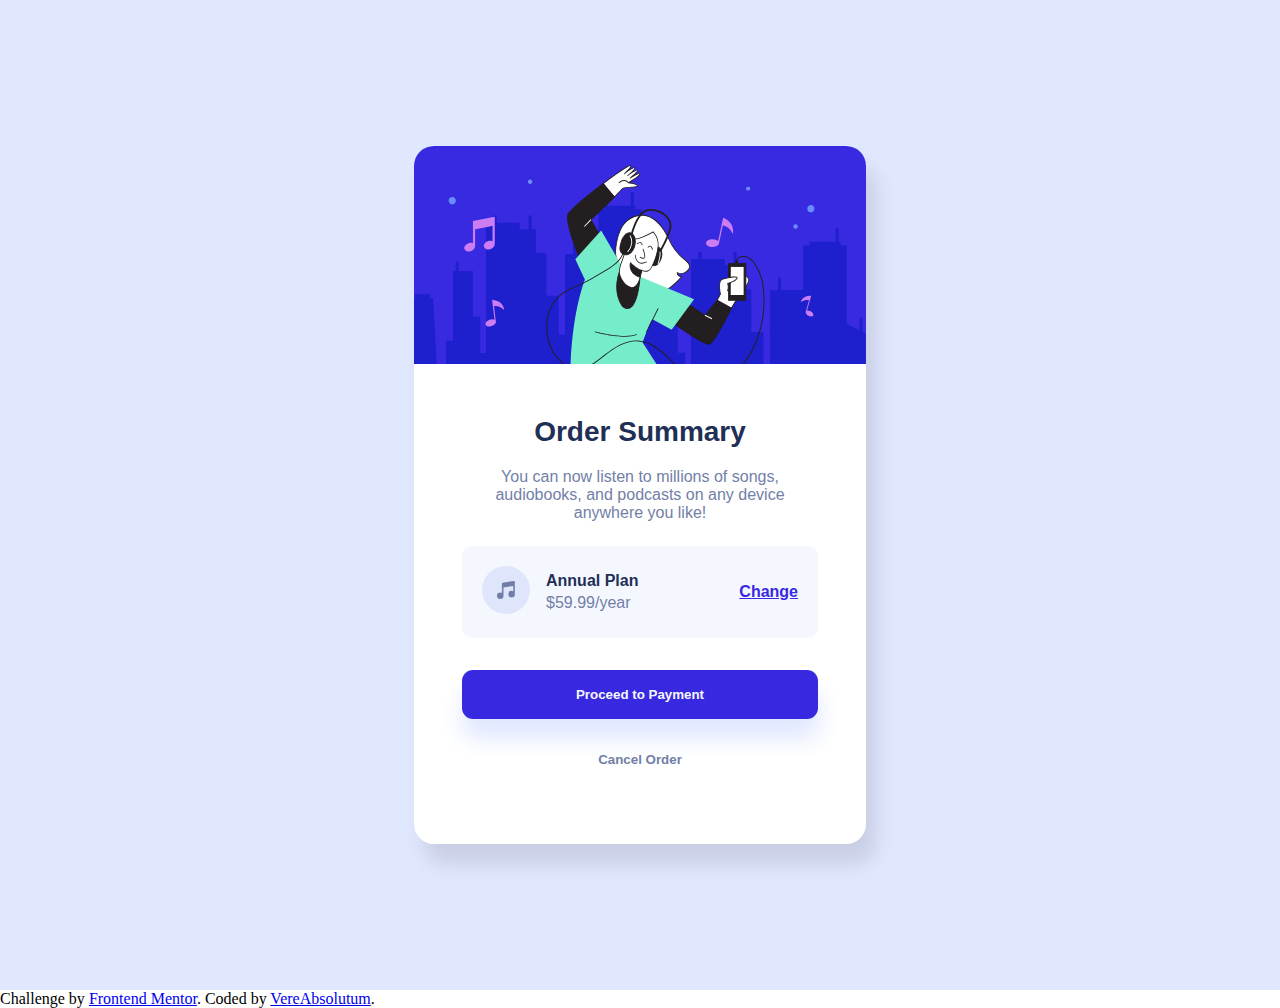
==== frontend-mentor-order-summary-component-main/index.html @ 613d0116 "Frontend-Mentor v1" ====
<!DOCTYPE html>
<html lang="en">
  <head>
    <meta charset="UTF-8" />
    <meta name="viewport" content="width=device-width, initial-scale=1.0" />
    <!-- displays site properly based on user's device -->

    <link
      rel="icon"
      type="image/png"
      sizes="32x32"
      href="./images/favicon-32x32.png"
    />

    <!-- title -->
    <title>Frontend Mentor | Order summary card</title>

    <!-- stylesheet -->
    <link href="styles.css" rel="stylesheet" />
  </head>
  <body>
    <section class="hero hero-expand-sm">
      <div class="card">
        <!-- card header  -->
        <div class="card__header">
          <img
            src="./images/illustration-hero.svg"
            alt=""
            class="card__header-img"
          />
        </div>

        <!-- card body -->
        <div class="card__body">
          <!-- title & description -->
          <h2 class="card__title">Order Summary</h2>
          <p class="card__description">
            You can now listen to millions of songs, audiobooks, and podcasts on
            any device anywhere you like!
          </p>

          <!-- plan -->
          <div class="card__plan">
            <!-- plan img -->
            <div class="card__plan-img">
              <img
                src="./images/icon-music.svg"
                alt=""
                class="card__plan-img-icon"
              />
            </div>

            <!-- plan description -->
            <div class="card__plan-description">
              <div>
                <p class="card__plan-title">Annual Plan</p>
                <p class="card__plan-value">$59.99/year</p>
              </div>

              <!-- plan button -->
              <a href="" class="card__button-change">Change</a>
            </div>
          </div>

          <!-- card buttons -->
          <button class="card__button-proceed">Proceed to Payment</button>
          <button class="card__button-cancel">Cancel Order</button>
        </div>
      </div>
    </section>

    <div class="attribution">
      Challenge by
      <a href="https://www.frontendmentor.io?ref=challenge" target="_blank"
        >Frontend Mentor</a
      >. Coded by <a href="#">VereAbsolutum</a>.
    </div>
  </body>
</html>
---- frontend-mentor-order-summary-component-main/styles.css ----
/**
 * @author [VereAbsolutum]
 * @email [sergiopile3@gmail.com]
 * @create date 2021-09-12 01:06:57
 * @modify date 2021-09-12 01:06:57
 * @desc [description]
 */
/** RESET & GLOBAL*/
/** Base Module */
:root {
  /** DIMENSIONS*/
  /** Mobile*/
  --width: 330px;
  --height: 567px;
  /** Expand */
  --width-expand: 452px;
  --height-expand: 698px;
  /** TYPOGRAPHY */
  /** Font */
  --font-family: "Red Hat Display", sans-serif;
  --font-body: 1rem;
  --font-title: 1.25rem;
  --font-title-expand: 1.75rem;
  --font-black: 900;
  --font-bold: 700;
  --font-medium: 500;
  /** Margins */
  --m-bottom-1: 0.25rem;
  --m-bottom-2: 0.5rem;
  --m-bottom-3: 0.75rem;
  --m-bottom-4: 1rem;
  /** COLORS */
  --pale-blue: rgb(224, 232, 255);
  --bright-blue: hsl(245, 75%, 52%);
  --very-pale-blue: hsl(225, 100%, 98%);
  --desaturated-blue: hsl(224, 23%, 55%);
  --dark-blue: hsl(223, 47%, 23%);
  /***/
  --surface: #ffffff;
  --primary: var(--bright-blue);
  --secondary: var(--very-pale-blue);
  --on-primary: var(--very-pale-blue);
  --on-secondary: var(--desaturated-blue);
  --on-surface: var(--desaturated-blue);
  --hover: var(--desaturated-blue);
  --shadow: var(--pale-blue);
  --title: var(--dark-blue);
}

body {
  font-size: 1rem;
  margin: 0;
}

/** End Base Module */
/** COMPONENTS*/
/** Hero Module */
.hero {
  display: -webkit-box;
  display: -ms-flexbox;
  display: flex;
  -webkit-box-pack: center;
      -ms-flex-pack: center;
          justify-content: center;
  -webkit-box-align: center;
      -ms-flex-align: center;
          align-items: center;
  background: url("/dist/assets/pattern-background-mobile.svg") no-repeat var(--shadow) top;
  width: 100%;
  height: 110vh;
}

@media (min-width: 375px) {
  .hero-expand-sm {
    background: url("/dist/assets/pattern-background-desktop.svg") no-repeat var(--shadow) left -65%;
  }
}

/** End Hero Module */
/** Card Module */
.card {
  width: var(--width);
  height: var(--height);
  -webkit-box-sizing: border-box;
          box-sizing: border-box;
  background-color: var(--surface);
  border-radius: 20px;
  position: relative;
  color: var(--on-surface);
  font-size: 1rem;
  font-family: var(--font-family);
  -webkit-box-shadow: 10px 20px 20px #c9cee4;
          box-shadow: 10px 20px 20px #c9cee4;
}

.card__header {
  margin-bottom: calc(var(--m-bottom-3) * 3);
  height: 160px;
  width: 100%;
  overflow: hidden;
}

.card__header-img {
  display: inline-block;
  width: 100%;
  -o-object-fit: cover;
     object-fit: cover;
  border-start-end-radius: 20px;
  border-start-start-radius: 20px;
}

.card__body {
  padding-inline: 22.5px;
}

.card__description, .card__title {
  text-align: center;
}

.card__title, .card__plan-title {
  color: var(--title);
}

.card__plan-title, .card__plan-value {
  margin: 0;
}

.card__description, .card__plan-value {
  color: var(--on-surface);
}

.card__title, .card__button-proceed, .card__button-cancel, .card__button-change, .card__plan-title {
  font-weight: var(--font-black);
}

.card__title {
  margin-bottom: calc(var(--m-bottom-1) * 5);
  font-size: var(--font-title);
}

.card__description {
  margin-bottom: calc(var(--m-bottom-3) * 2);
  padding-inline: 1rem;
}

.card__plan, .card__button-proceed {
  border-radius: 11px;
}

.card__plan {
  display: -webkit-box;
  display: -ms-flexbox;
  display: flex;
  -webkit-box-align: center;
      -ms-flex-align: center;
          align-items: center;
  margin-bottom: calc(var(--m-bottom-3) * 2);
  background-color: var(--secondary);
  padding: 1rem;
}

.card__plan-img {
  padding-right: 1rem;
}

.card__plan-description {
  display: -webkit-box;
  display: -ms-flexbox;
  display: flex;
  -webkit-box-pack: justify;
      -ms-flex-pack: justify;
          justify-content: space-between;
  -webkit-box-align: center;
      -ms-flex-align: center;
          align-items: center;
  width: 100%;
}

.card__plan-title {
  margin-bottom: var(--m-bottom-1);
}

.card__plan-value {
  margin-top: 0;
}

.card__button-change {
  color: var(--primary);
}

.card__button-change:hover {
  color: var(--hover);
  text-decoration: none;
}

.card__button-proceed, .card__button-cancel {
  text-align: center;
  display: block;
  width: 100%;
  cursor: pointer;
}

.card__button-proceed {
  margin-bottom: calc(var(--m-bottom-3) * 2);
  background-color: var(--primary);
  color: var(--on-primary);
  padding-block: 17px;
  border: none;
  -webkit-box-shadow: 1px 20px 23px var(--shadow);
          box-shadow: 1px 20px 23px var(--shadow);
}

.card__button-proceed:hover {
  background-color: var(--hover);
}

.card__button-cancel {
  border: none;
  background-color: transparent;
  color: inherit;
}

.card__button-cancel:hover {
  color: var(--title);
}

/** Expand Mode*/
@media (min-width: 375px) {
  .hero-expand-sm .card {
    width: var(--width-expand);
    height: var(--height-expand);
  }
  .hero-expand-sm .card__body {
    padding-inline: 3rem;
  }
  .hero-expand-sm .card__plan, .hero-expand-sm .card__button-proceed {
    margin-bottom: calc(var(--m-bottom-4) * 2);
  }
  .hero-expand-sm .card__plan {
    padding: 1.25rem;
  }
  .hero-expand-sm .card__title {
    font-size: var(--font-title-expand);
    margin-bottom: calc(var(--m-bottom-1) * 5);
  }
  .hero-expand-sm .card__header {
    margin-bottom: calc(var(--m-bottom-2) * 6.5);
    height: 218px;
  }
}

/** End Card Module */
/*# sourceMappingURL=styles.css.map */
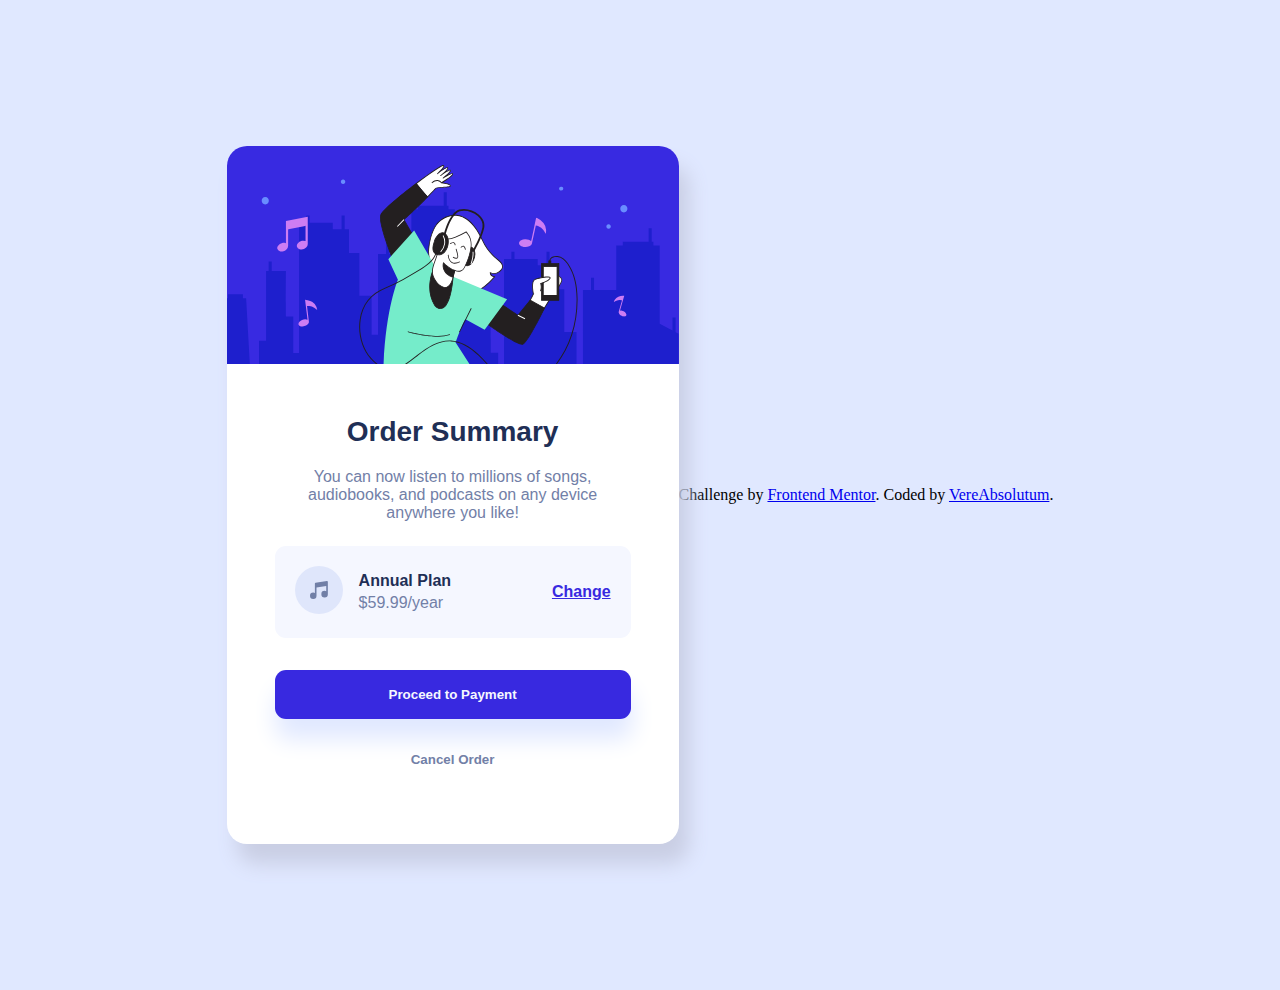
==== commit 911a9ebf: "Update index.html" ====
--- a/frontend-mentor-order-summary-component-main/index.html
+++ b/frontend-mentor-order-summary-component-main/index.html
@@ -19,7 +19,8 @@
     <link href="styles.css" rel="stylesheet" />
   </head>
   <body>
-    <section class="hero hero-expand-sm">
+    
+    <div class="main hero hero-expand-sm">
       <div class="card">
         <!-- card header  -->
         <div class="card__header">
@@ -67,13 +68,14 @@
           <button class="card__button-cancel">Cancel Order</button>
         </div>
       </div>
-    </section>
-
-    <div class="attribution">
+      <div class="attribution">
       Challenge by
       <a href="https://www.frontendmentor.io?ref=challenge" target="_blank"
         >Frontend Mentor</a
       >. Coded by <a href="#">VereAbsolutum</a>.
     </div>
+    </div>
+
+    
   </body>
 </html>
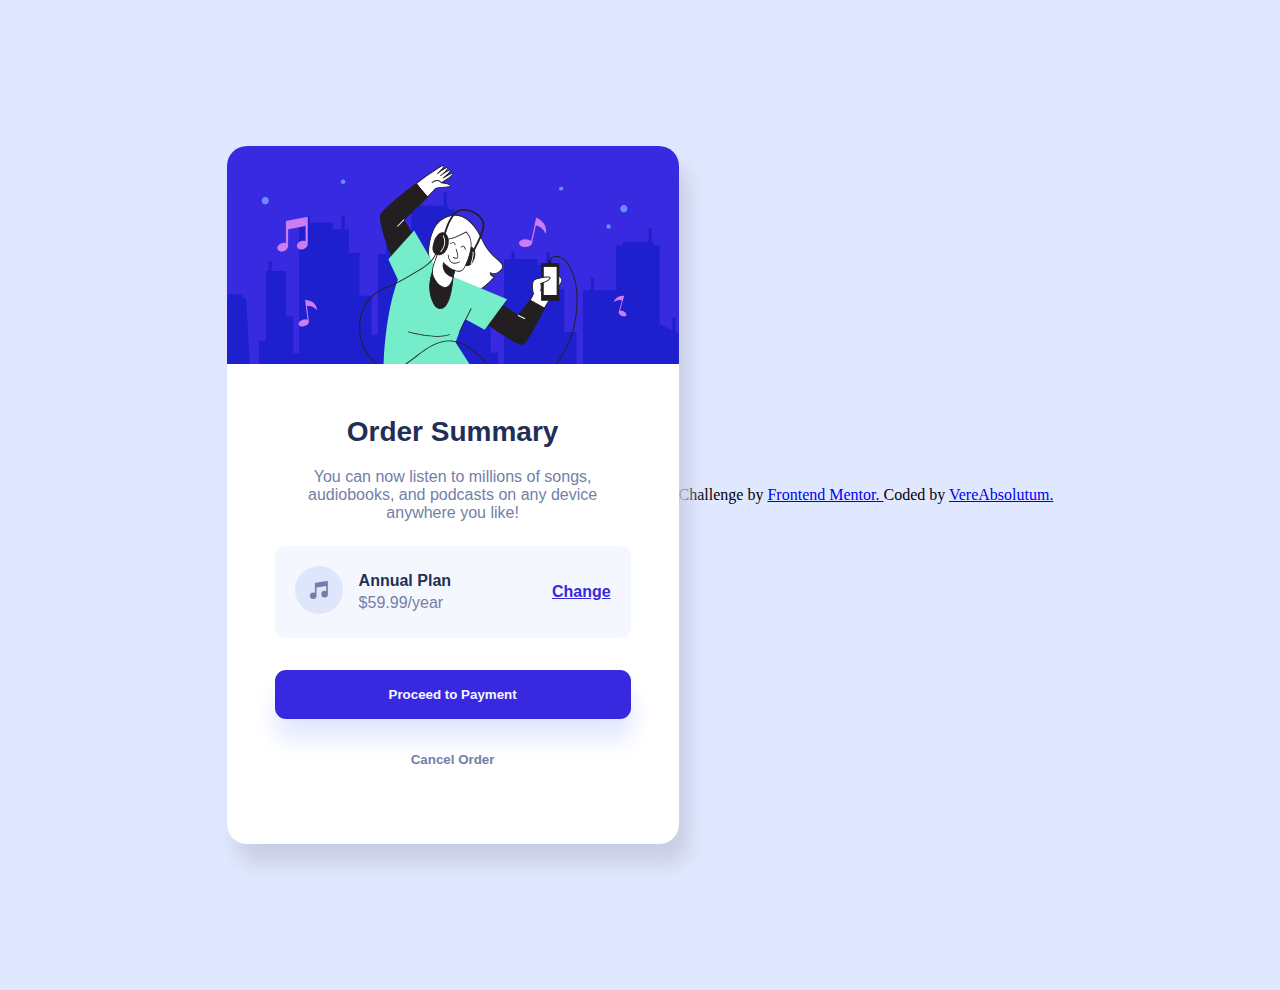
==== commit 0944e070: "Update index.html" ====
--- a/frontend-mentor-order-summary-component-main/index.html
+++ b/frontend-mentor-order-summary-component-main/index.html
@@ -20,61 +20,65 @@
   </head>
   <body>
     
-    <div class="main hero hero-expand-sm">
-      <div class="card">
-        <!-- card header  -->
-        <div class="card__header">
-          <img
-            src="./images/illustration-hero.svg"
-            alt=""
-            class="card__header-img"
-          />
+<main class="main">
+      <section class="hero hero-expand-sm">
+        <div class="card">
+          <!-- card header  -->
+          <div class="card__header">
+            <img
+              src="./images/illustration-hero.svg"
+              alt=""
+              class="card__header-img"
+            />
+          </div>
+
+          <!-- card body -->
+          <div class="card__body">
+            <!-- title & description -->
+            <h2 class="card__title">Order Summary</h2>
+            <p class="card__description">
+              You can now listen to millions of songs, audiobooks, and podcasts
+              on any device anywhere you like!
+            </p>
+
+            <!-- plan -->
+            <div class="card__plan">
+              <!-- plan img -->
+              <div class="card__plan-img">
+                <img
+                  src="./images/icon-music.svg"
+                  alt=""
+                  class="card__plan-img-icon"
+                />
+              </div>
+
+              <!-- plan description -->
+              <div class="card__plan-description">
+                <div>
+                  <p class="card__plan-title">Annual Plan</p>
+                  <p class="card__plan-value">$59.99/year</p>
+                </div>
+
+                <!-- plan button -->
+                <a href="" class="card__button-change">Change</a>
+              </div>
+            </div>
+
+            <!-- card buttons -->
+            <button class="card__button-proceed">Proceed to Payment</button>
+            <button class="card__button-cancel">Cancel Order</button>
+          </div>
         </div>
 
-        <!-- card body -->
-        <div class="card__body">
-          <!-- title & description -->
-          <h2 class="card__title">Order Summary</h2>
-          <p class="card__description">
-            You can now listen to millions of songs, audiobooks, and podcasts on
-            any device anywhere you like!
-          </p>
-
-          <!-- plan -->
-          <div class="card__plan">
-            <!-- plan img -->
-            <div class="card__plan-img">
-              <img
-                src="./images/icon-music.svg"
-                alt=""
-                class="card__plan-img-icon"
-              />
-            </div>
-
-            <!-- plan description -->
-            <div class="card__plan-description">
-              <div>
-                <p class="card__plan-title">Annual Plan</p>
-                <p class="card__plan-value">$59.99/year</p>
-              </div>
-
-              <!-- plan button -->
-              <a href="" class="card__button-change">Change</a>
-            </div>
-          </div>
-
-          <!-- card buttons -->
-          <button class="card__button-proceed">Proceed to Payment</button>
-          <button class="card__button-cancel">Cancel Order</button>
+        <div class="attribution">
+          <span>Challenge by</span>
+          <a href="https://www.frontendmentor.io?ref=challenge" target="_blank">
+            Frontend Mentor.
+          </a>
+          <span>Coded by</span> <a href="#"> VereAbsolutum.</a>
         </div>
-      </div>
-      <div class="attribution">
-      Challenge by
-      <a href="https://www.frontendmentor.io?ref=challenge" target="_blank"
-        >Frontend Mentor</a
-      >. Coded by <a href="#">VereAbsolutum</a>.
-    </div>
-    </div>
+      </section>
+    </main>
 
     
   </body>
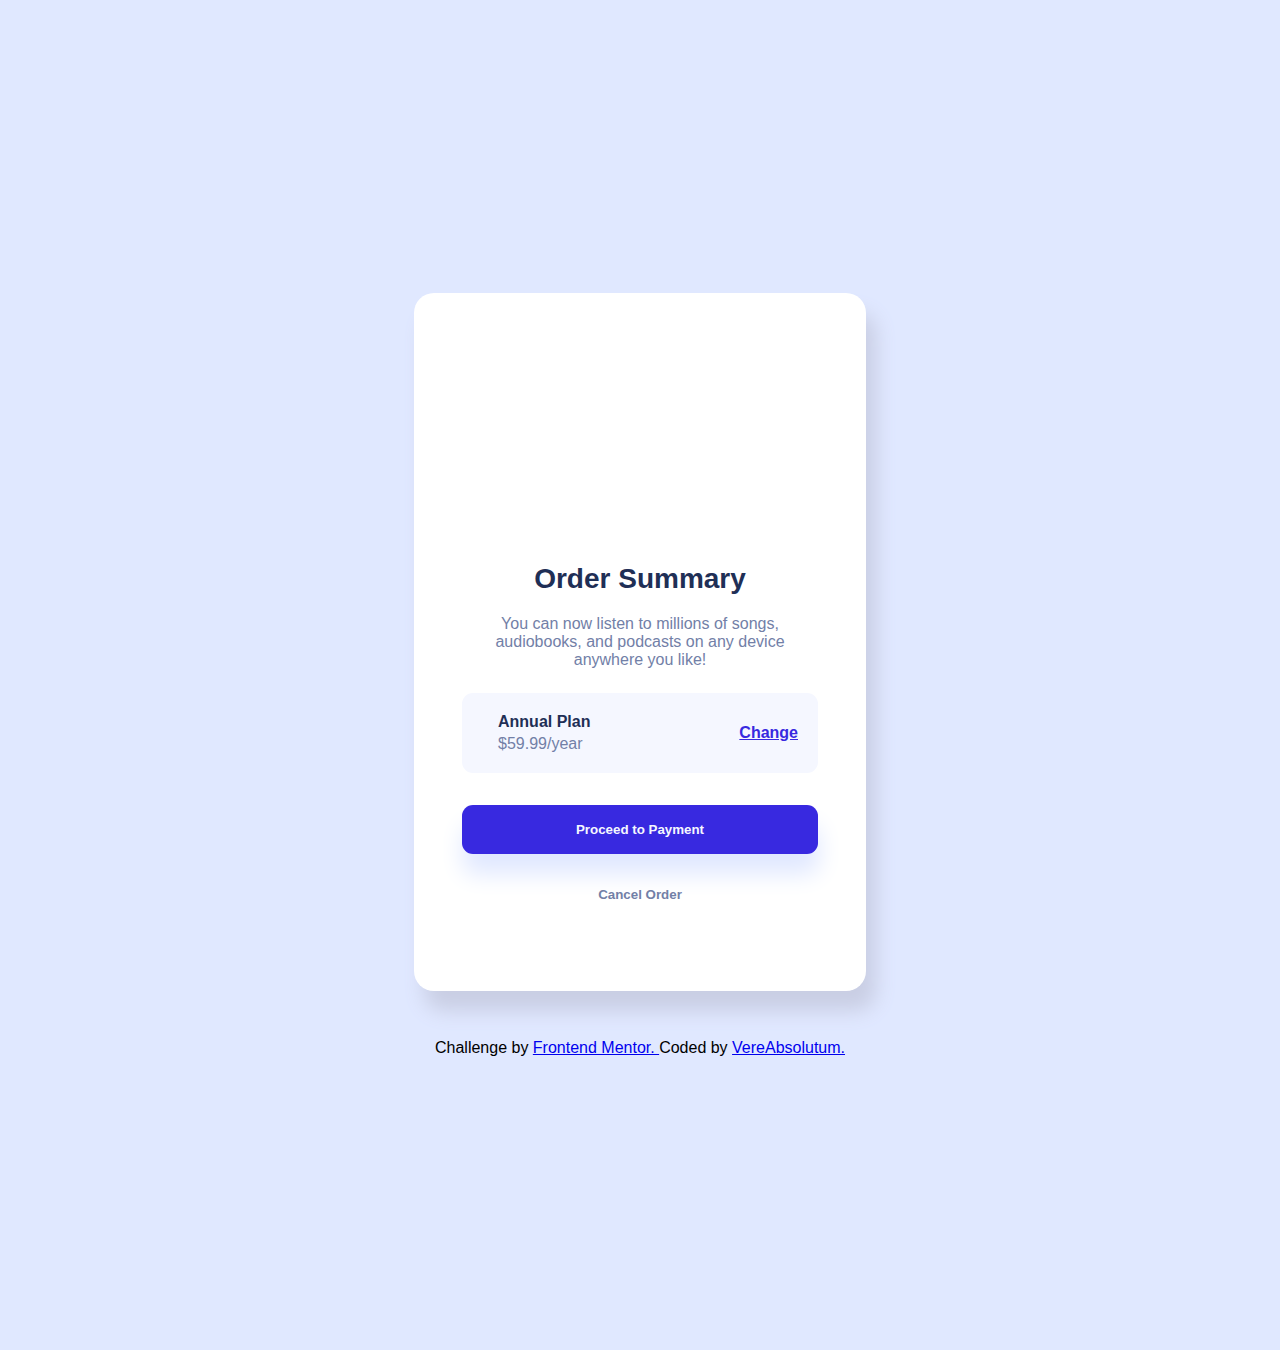
==== commit 874a19fd: "Add files via upload" ====
--- a/frontend-mentor-order-summary-component-main/index.html
+++ b/frontend-mentor-order-summary-component-main/index.html
@@ -19,14 +19,13 @@
     <link href="styles.css" rel="stylesheet" />
   </head>
   <body>
-    
-<main class="main">
+    <main class="main">
       <section class="hero hero-expand-sm">
         <div class="card">
           <!-- card header  -->
           <div class="card__header">
             <img
-              src="./images/illustration-hero.svg"
+              src="/dist/assets/illustration-hero.svg"
               alt=""
               class="card__header-img"
             />
@@ -46,7 +45,7 @@
               <!-- plan img -->
               <div class="card__plan-img">
                 <img
-                  src="./images/icon-music.svg"
+                  src="/dist/assets/icon-music.svg"
                   alt=""
                   class="card__plan-img-icon"
                 />
@@ -69,17 +68,13 @@
             <button class="card__button-cancel">Cancel Order</button>
           </div>
         </div>
-
         <div class="attribution">
-          <span>Challenge by</span>
+          Challenge by
           <a href="https://www.frontendmentor.io?ref=challenge" target="_blank">
-            Frontend Mentor.
-          </a>
-          <span>Coded by</span> <a href="#"> VereAbsolutum.</a>
+            Frontend Mentor. </a
+          >Coded by <a href="#"> VereAbsolutum.</a>
         </div>
       </section>
     </main>
-
-    
   </body>
 </html>
--- a/frontend-mentor-order-summary-component-main/styles.css
+++ b/frontend-mentor-order-summary-component-main/styles.css
@@ -50,6 +50,7 @@
 body {
   font-size: 1rem;
   margin: 0;
+  font-family: var(--font-family);
 }
 
 /** End Base Module */
@@ -59,15 +60,23 @@
   display: -webkit-box;
   display: -ms-flexbox;
   display: flex;
+  -webkit-box-orient: vertical;
+  -webkit-box-direction: normal;
+      -ms-flex-direction: column;
+          flex-direction: column;
+  -webkit-box-align: center;
+      -ms-flex-align: center;
+          align-items: center;
   -webkit-box-pack: center;
       -ms-flex-pack: center;
           justify-content: center;
-  -webkit-box-align: center;
-      -ms-flex-align: center;
-          align-items: center;
   background: url("/dist/assets/pattern-background-mobile.svg") no-repeat var(--shadow) top;
   width: 100%;
-  height: 110vh;
+  height: 150vh;
+}
+
+.attribution {
+  margin-top: 3rem;
 }
 
 @media (min-width: 375px) {
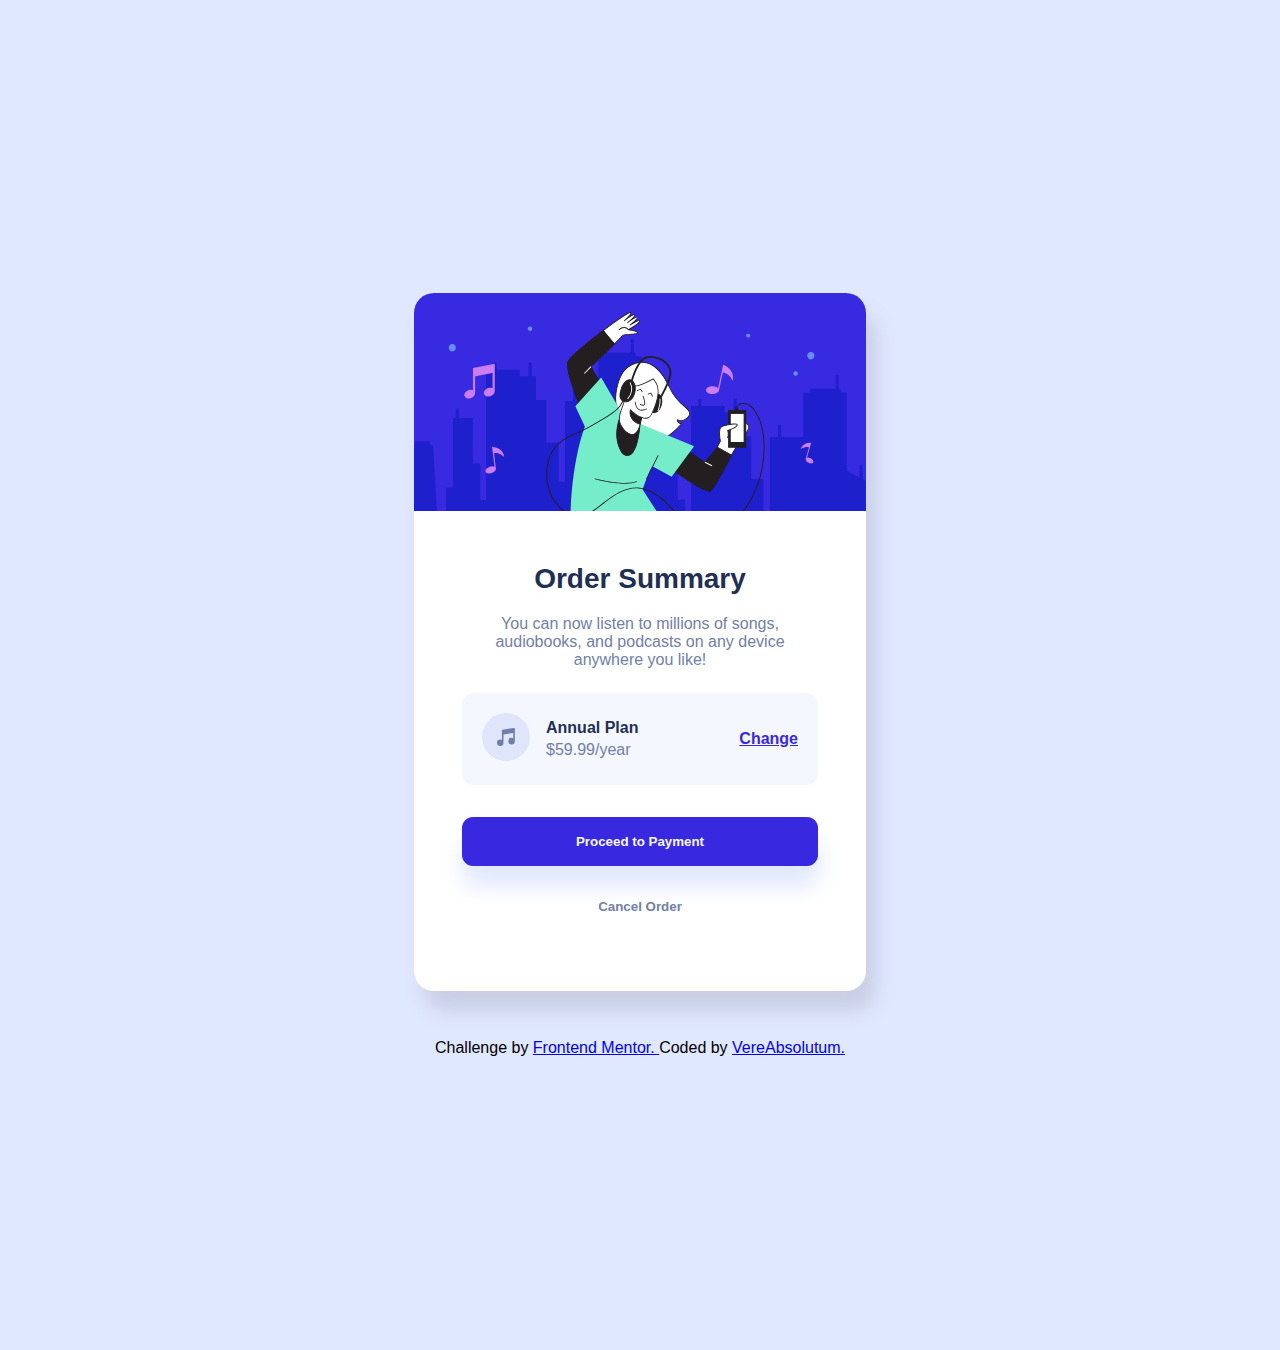
==== commit c0291a92: "Update index.html" ====
--- a/frontend-mentor-order-summary-component-main/index.html
+++ b/frontend-mentor-order-summary-component-main/index.html
@@ -25,7 +25,7 @@
           <!-- card header  -->
           <div class="card__header">
             <img
-              src="/dist/assets/illustration-hero.svg"
+              src="./images/illustration-hero.svg"
               alt=""
               class="card__header-img"
             />
@@ -45,7 +45,7 @@
               <!-- plan img -->
               <div class="card__plan-img">
                 <img
-                  src="/dist/assets/icon-music.svg"
+                  src="./images/icon-music.svg"
                   alt=""
                   class="card__plan-img-icon"
                 />
